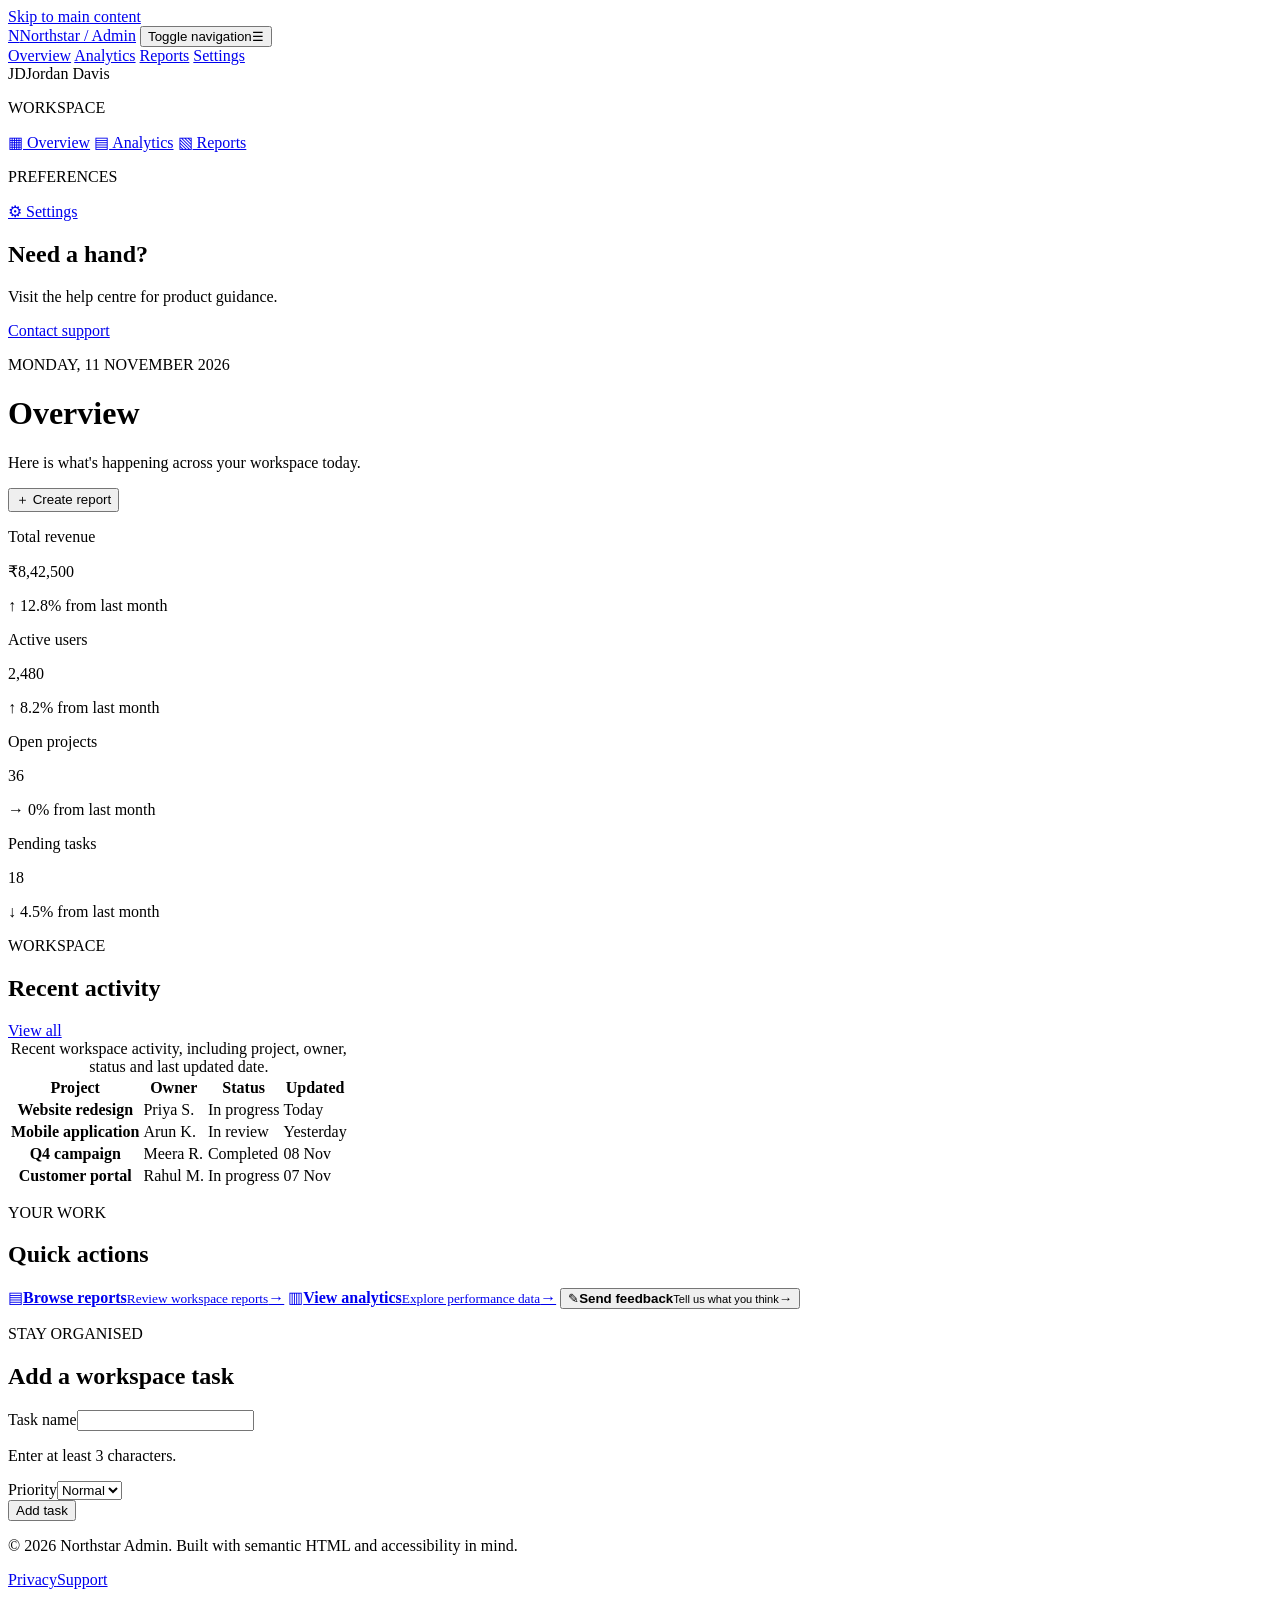
==== index.html @ ca61f592 "Add files via upload" ====
<!doctype html>
<html lang="en">
<head>
  <meta charset="utf-8">
  <meta name="viewport" content="width=device-width, initial-scale=1">
  <meta name="description" content="Accessible enterprise dashboard overview.">
  <title>Overview | Northstar Admin</title>
  <link rel="stylesheet" href="css/styles.css">
  <script src="js/app.js" defer></script>
</head>
<body>
  <a class="skip-link" href="#main-content">Skip to main content</a>
  <header class="site-header">
    <a class="brand" href="index.html" aria-label="Northstar Admin home"><span class="brand-mark" aria-hidden="true">N</span><span>Northstar<span class="brand-muted"> / Admin</span></span></a>
    <button class="menu-toggle" type="button" aria-expanded="false" aria-controls="primary-nav"><span class="visually-hidden">Toggle navigation</span><span aria-hidden="true">☰</span></button>
    <nav class="top-nav" id="primary-nav" aria-label="Main navigation">
      <a href="index.html" aria-current="page">Overview</a>
      <a href="analytics.html">Analytics</a>
      <a href="reports.html">Reports</a>
      <a href="settings.html">Settings</a>
    </nav>
    <div class="header-user"><span class="avatar" aria-hidden="true">JD</span><span>Jordan Davis</span></div>
  </header>

  <div class="app-shell">
    <aside class="sidebar" aria-label="Workspace navigation">
      <p class="sidebar-label">WORKSPACE</p>
      <nav aria-label="Workspace">
        <a class="side-link active" href="index.html" aria-current="page"><span aria-hidden="true">▦</span> Overview</a>
        <a class="side-link" href="analytics.html"><span aria-hidden="true">▤</span> Analytics</a>
        <a class="side-link" href="reports.html"><span aria-hidden="true">▧</span> Reports</a>
      </nav>
      <p class="sidebar-label">PREFERENCES</p>
      <nav aria-label="Preferences">
        <a class="side-link" href="settings.html"><span aria-hidden="true">⚙</span> Settings</a>
      </nav>
      <section class="help-card" aria-labelledby="help-title">
        <h2 id="help-title">Need a hand?</h2>
        <p>Visit the help centre for product guidance.</p>
        <a href="mailto:support@example.com">Contact support</a>
      </section>
    </aside>

    <main id="main-content" class="main-content">
      <div class="page-heading">
        <div><p class="eyebrow">MONDAY, 11 NOVEMBER 2026</p><h1>Overview</h1><p class="intro">Here is what's happening across your workspace today.</p></div>
        <button class="button button-primary" type="button" data-open-dialog="new-report-dialog">＋ Create report</button>
      </div>

      <section class="metric-grid" aria-label="Key performance indicators">
        <article class="metric-card"><p class="metric-label">Total revenue</p><p class="metric-value">₹8,42,500</p><p class="metric-change positive">↑ 12.8% <span>from last month</span></p></article>
        <article class="metric-card"><p class="metric-label">Active users</p><p class="metric-value">2,480</p><p class="metric-change positive">↑ 8.2% <span>from last month</span></p></article>
        <article class="metric-card"><p class="metric-label">Open projects</p><p class="metric-value">36</p><p class="metric-change neutral">→ 0% <span>from last month</span></p></article>
        <article class="metric-card"><p class="metric-label">Pending tasks</p><p class="metric-value">18</p><p class="metric-change negative">↓ 4.5% <span>from last month</span></p></article>
      </section>

      <div class="content-grid">
        <section class="panel" aria-labelledby="activity-title">
          <div class="panel-heading"><div><p class="eyebrow">WORKSPACE</p><h2 id="activity-title">Recent activity</h2></div><a class="text-link" href="reports.html">View all</a></div>
          <div class="table-wrap">
            <table>
              <caption class="visually-hidden">Recent workspace activity, including project, owner, status and last updated date.</caption>
              <thead><tr><th scope="col">Project</th><th scope="col">Owner</th><th scope="col">Status</th><th scope="col">Updated</th></tr></thead>
              <tbody>
                <tr><th scope="row">Website redesign</th><td>Priya S.</td><td><span class="status status-progress">In progress</span></td><td>Today</td></tr>
                <tr><th scope="row">Mobile application</th><td>Arun K.</td><td><span class="status status-review">In review</span></td><td>Yesterday</td></tr>
                <tr><th scope="row">Q4 campaign</th><td>Meera R.</td><td><span class="status status-done">Completed</span></td><td>08 Nov</td></tr>
                <tr><th scope="row">Customer portal</th><td>Rahul M.</td><td><span class="status status-progress">In progress</span></td><td>07 Nov</td></tr>
              </tbody>
            </table>
          </div>
        </section>

        <aside class="panel quick-panel" aria-labelledby="quick-title">
          <div class="panel-heading"><div><p class="eyebrow">YOUR WORK</p><h2 id="quick-title">Quick actions</h2></div></div>
          <a class="quick-action" href="reports.html"><span class="quick-icon" aria-hidden="true">▤</span><span><strong>Browse reports</strong><small>Review workspace reports</small></span><span aria-hidden="true">→</span></a>
          <a class="quick-action" href="analytics.html"><span class="quick-icon" aria-hidden="true">▥</span><span><strong>View analytics</strong><small>Explore performance data</small></span><span aria-hidden="true">→</span></a>
          <button class="quick-action quick-action-button" type="button" data-open-dialog="feedback-dialog"><span class="quick-icon" aria-hidden="true">✎</span><span><strong>Send feedback</strong><small>Tell us what you think</small></span><span aria-hidden="true">→</span></button>
        </aside>
      </div>

      <section class="panel form-panel" aria-labelledby="task-title">
        <div class="panel-heading"><div><p class="eyebrow">STAY ORGANISED</p><h2 id="task-title">Add a workspace task</h2></div></div>
        <form id="task-form" class="inline-form">
          <div class="field"><label for="task-name">Task name</label><input id="task-name" name="task-name" type="text" minlength="3" maxlength="80" required aria-describedby="task-hint"></div>
          <p id="task-hint" class="field-hint">Enter at least 3 characters.</p>
          <div class="field"><label for="task-priority">Priority</label><select id="task-priority" name="priority"><option value="normal">Normal</option><option value="high">High</option><option value="low">Low</option></select></div>
          <button class="button button-primary" type="submit">Add task</button>
        </form>
        <p id="task-message" class="form-message" role="status" aria-live="polite"></p>
      </section>
    </main>
  </div>

  <footer class="site-footer"><p>© 2026 Northstar Admin. Built with semantic HTML and accessibility in mind.</p><nav aria-label="Footer navigation"><a href="settings.html">Privacy</a><a href="mailto:support@example.com">Support</a></nav></footer>

  <dialog class="modal" id="new-report-dialog" aria-labelledby="new-report-title" aria-describedby="new-report-description">
    <form method="dialog" class="modal-content"><button class="modal-close" aria-label="Close dialog">×</button><p class="eyebrow">NEW ITEM</p><h2 id="new-report-title">Create a report</h2><p id="new-report-description">This demo dialog shows the accessible modal pattern. A report can be configured from the Reports page.</p><div class="modal-actions"><button class="button button-secondary" value="cancel">Cancel</button><a class="button button-primary" href="reports.html">Go to reports</a></div></form>
  </dialog>
  <dialog class="modal" id="feedback-dialog" aria-labelledby="feedback-title">
    <form method="dialog" class="modal-content"><button class="modal-close" aria-label="Close dialog">×</button><p class="eyebrow">YOUR VOICE</p><h2 id="feedback-title">Send feedback</h2><p>Thanks for helping us improve Northstar Admin.</p><div class="field"><label for="feedback-text">Your feedback</label><textarea id="feedback-text" rows="4" required minlength="5"></textarea></div><div class="modal-actions"><button class="button button-secondary" value="cancel">Cancel</button><button class="button button-primary" value="submit">Submit feedback</button></div></form>
  </dialog>
</body>
</html>
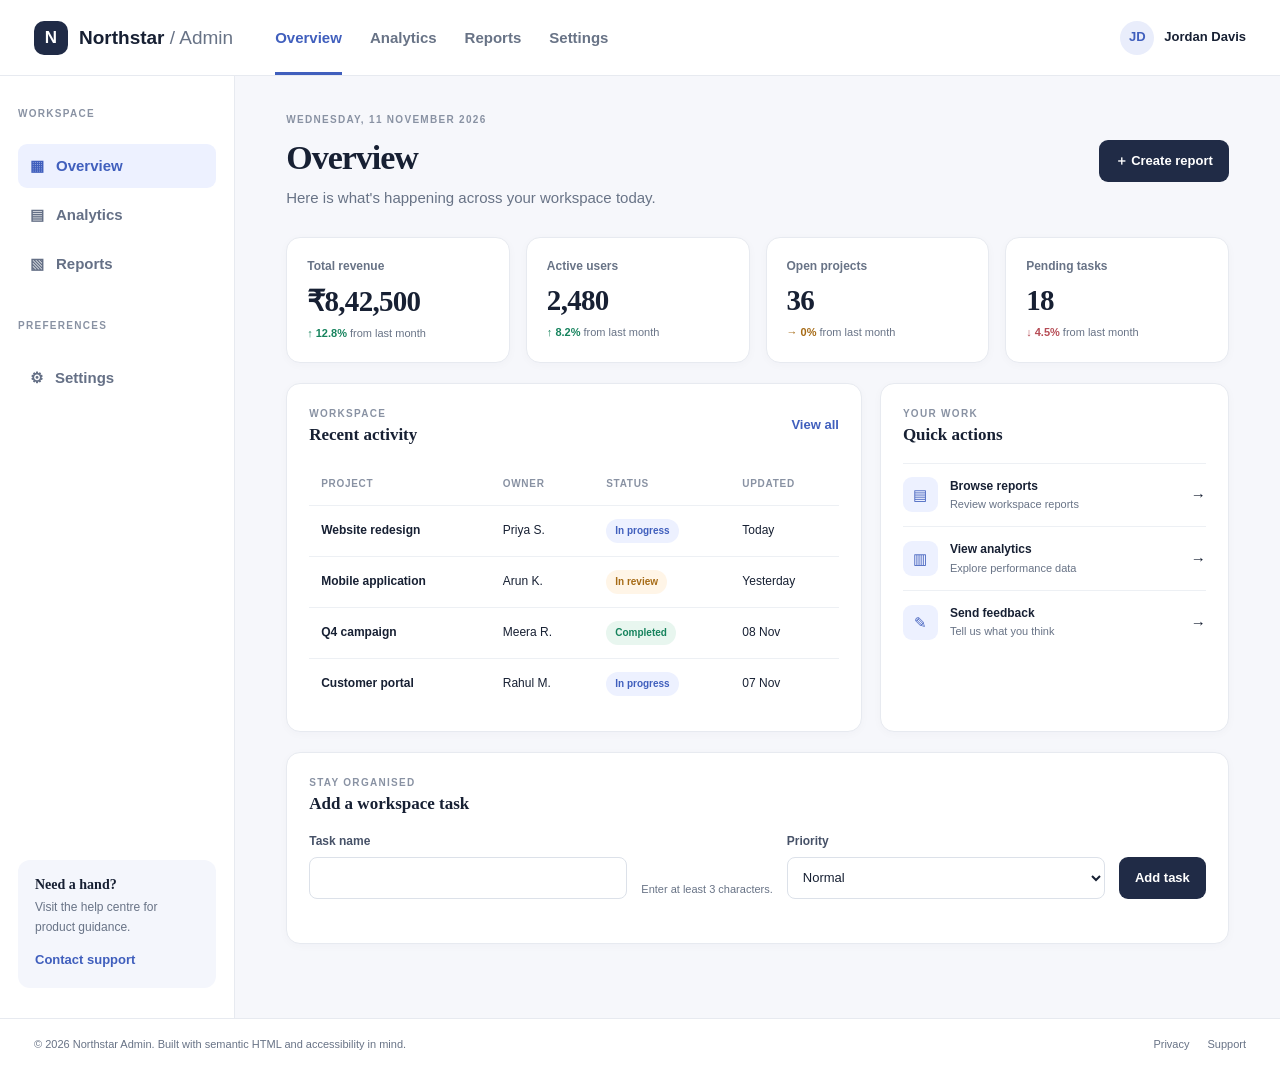
==== commit f3d3897b: "Correct dashboard date label" ====
--- a/index.html
+++ b/index.html
@@ -43,7 +43,7 @@
 
     <main id="main-content" class="main-content">
       <div class="page-heading">
-        <div><p class="eyebrow">MONDAY, 11 NOVEMBER 2026</p><h1>Overview</h1><p class="intro">Here is what's happening across your workspace today.</p></div>
+        <div><p class="eyebrow">WEDNESDAY, 11 NOVEMBER 2026</p><h1>Overview</h1><p class="intro">Here is what's happening across your workspace today.</p></div>
         <button class="button button-primary" type="button" data-open-dialog="new-report-dialog">＋ Create report</button>
       </div>
 
--- a/css/styles.css
+++ b/css/styles.css
@@ -0,0 +1,11 @@
+@import url('https://fonts.googleapis.com/css2?family=DM+Sans:wght@400;500;600;700&family=Manrope:wght@500;600;700;800&display=swap');
+:root{color-scheme:light;--ink:#172033;--muted:#687386;--line:#e7eaf0;--paper:#f6f7fb;--white:#fff;--navy:#202b46;--blue:#405fbd;--blue-soft:#edf1ff;--green:#16835d;--red:#b64c55;--amber:#a66b16;--radius:14px}
+*{box-sizing:border-box}html{scroll-behavior:smooth}body{margin:0;background:var(--paper);color:var(--ink);font:15px/1.6 'DM Sans',Arial,sans-serif}a{color:inherit}.skip-link{position:absolute;left:12px;top:-60px;background:#fff;padding:10px 14px;z-index:20;border:2px solid var(--blue);border-radius:8px}.skip-link:focus{top:12px}.visually-hidden{position:absolute;width:1px;height:1px;padding:0;margin:-1px;overflow:hidden;clip:rect(0,0,0,0);white-space:nowrap;border:0}
+:focus-visible{outline:3px solid #e5a93c;outline-offset:3px}.site-header{height:76px;background:var(--white);border-bottom:1px solid var(--line);display:flex;align-items:center;padding:0 34px;gap:42px;position:sticky;top:0;z-index:5}.brand{display:flex;align-items:center;gap:11px;text-decoration:none;font:800 19px Manrope,sans-serif;white-space:nowrap}.brand-mark{display:grid;place-items:center;width:34px;height:34px;background:var(--navy);color:white;border-radius:10px;font-size:17px}.brand-muted{font-weight:500;color:var(--muted)}.top-nav{display:flex;gap:28px;height:100%;align-items:center}.top-nav a{text-decoration:none;color:var(--muted);font-weight:600;height:100%;display:flex;align-items:center;border-bottom:3px solid transparent;padding-top:3px}.top-nav a[aria-current=page]{color:var(--blue);border-color:var(--blue)}.header-user{margin-left:auto;display:flex;align-items:center;gap:10px;font-weight:600;font-size:13px}.avatar{display:grid;place-items:center;background:#e9edfb;color:var(--blue);width:34px;height:34px;border-radius:50%;font-weight:700}.menu-toggle{display:none}
+.app-shell{display:grid;grid-template-columns:235px minmax(0,1fr);min-height:calc(100vh - 132px)}.sidebar{background:var(--white);border-right:1px solid var(--line);padding:30px 18px;display:flex;flex-direction:column;gap:12px}.sidebar-label,.eyebrow{font-size:10px;letter-spacing:1.3px;font-weight:700;color:#8992a3;margin:0 0 10px}.sidebar nav{display:grid;gap:5px;margin-bottom:20px}.side-link{display:flex;align-items:center;gap:12px;padding:10px 12px;border-radius:9px;text-decoration:none;color:#657086;font-weight:600}.side-link.active,.side-link:hover{background:var(--blue-soft);color:var(--blue)}.help-card{margin-top:auto;padding:17px;background:#f4f6fc;border-radius:12px}.help-card h2{font:700 14px Manrope;margin:0 0 5px}.help-card p{font-size:12px;color:var(--muted);margin:0 0 10px}.help-card a,.text-link{color:var(--blue);font-size:13px;font-weight:700;text-decoration:none}
+.main-content{padding:36px clamp(22px,4vw,58px) 54px;max-width:1500px;width:100%;margin:0 auto}.page-heading{display:flex;align-items:center;justify-content:space-between;gap:20px;margin-bottom:27px}.page-heading h1{font:800 clamp(27px,3vw,34px)/1.2 Manrope;margin:0 0 7px;letter-spacing:-1px}.intro{color:var(--muted);margin:0}.button{display:inline-flex;align-items:center;justify-content:center;border:0;border-radius:9px;padding:11px 16px;font:700 13px 'DM Sans',sans-serif;text-decoration:none;cursor:pointer;min-height:42px}.button-primary{background:var(--navy);color:white}.button-primary:hover{background:#344466}.button-secondary{background:#eef0f5;color:var(--ink)}
+.metric-grid{display:grid;grid-template-columns:repeat(4,minmax(0,1fr));gap:16px;margin-bottom:20px}.metric-card,.panel{background:var(--white);border:1px solid var(--line);border-radius:var(--radius);box-shadow:0 2px 10px #1c2a4607}.metric-card{padding:19px 20px}.metric-label{font-size:12px;color:var(--muted);font-weight:600;margin:0 0 8px}.metric-value{font:800 clamp(22px,2.3vw,29px) Manrope;margin:0 0 7px;letter-spacing:-.7px}.metric-change{font-size:11px;font-weight:700;margin:0}.metric-change span{font-weight:400;color:var(--muted)}.positive{color:var(--green)}.negative{color:var(--red)}.neutral{color:var(--amber)}.content-grid{display:grid;grid-template-columns:minmax(0,1.65fr) minmax(260px,1fr);gap:18px;margin-bottom:20px}.panel{padding:22px;margin-bottom:20px}.content-grid .panel{margin:0}.panel-heading{display:flex;justify-content:space-between;align-items:center;gap:16px;margin-bottom:18px}.panel-heading h2,.panel h2,.accessibility-note h2{font:700 17px Manrope;margin:0}.panel-heading .eyebrow{margin-bottom:3px}.table-wrap{width:100%;overflow-x:auto}table{width:100%;border-collapse:collapse;text-align:left;white-space:nowrap;font-size:12px}caption{text-align:left}th,td{padding:13px 12px;border-bottom:1px solid #edf0f4}thead th{color:#8992a3;font-size:10px;text-transform:uppercase;letter-spacing:.7px;font-weight:700}tbody th{font-weight:700}tbody tr:last-child th,tbody tr:last-child td{border-bottom:0}.status{display:inline-flex;padding:4px 9px;border-radius:20px;font-size:10px;font-weight:700}.status-progress{background:#edf1ff;color:#405fbd}.status-review{background:#fff5e7;color:#a66b16}.status-done{background:#e8f6ef;color:#16835d}.quick-panel{display:flex;flex-direction:column}.quick-action{display:flex;align-items:center;gap:12px;padding:13px 0;text-decoration:none;border-top:1px solid #edf0f4;color:var(--ink);text-align:left}.quick-action>span:nth-child(2){display:grid;flex:1}.quick-action strong{font-size:12px}.quick-action small{font-size:11px;color:var(--muted)}.quick-icon{display:grid;place-items:center;width:35px;height:35px;border-radius:9px;background:var(--blue-soft);color:var(--blue)}.quick-action-button{background:transparent;border-left:0;border-right:0;border-bottom:0;width:100%;font:inherit;cursor:pointer}.form-panel{margin-top:20px}.inline-form{display:flex;align-items:end;gap:14px;flex-wrap:wrap}.field{display:grid;gap:6px;min-width:180px;flex:1}.field label,.select-label,.search-label{font-size:12px;font-weight:700;color:#475268}.field input,.field select,.field textarea,.select-label select,.search-label input{width:100%;min-height:42px;border:1px solid #dce1e9;border-radius:8px;background:#fff;padding:9px 11px;color:var(--ink);font:13px 'DM Sans',sans-serif}.field-hint{font-size:11px;color:var(--muted);margin:0}.form-message{font-size:12px;color:var(--green);margin:10px 0 0;min-height:1em}.select-label,.search-label{display:grid;gap:5px;min-width:155px}.search-label{min-width:210px}.bar-list{display:grid;gap:19px}.bar-row{display:grid;grid-template-columns:120px 1fr 38px;align-items:center;gap:12px;font-size:12px}.bar-row strong{text-align:right}.bar-track{height:9px;border-radius:10px;background:#edf0f6;overflow:hidden}.bar-track span{display:block;height:100%;background:#647dd0;border-radius:10px}.insight-card{background:#f9faff}.insight-card h2{margin-bottom:10px}.insight-card p:not(.eyebrow),.note-panel p,.accessibility-note p{font-size:13px;color:var(--muted)}.insight-card .text-link{display:inline-block;margin-top:12px}.settings-panel{max-width:850px}.form-grid{display:grid;grid-template-columns:1fr 1fr;gap:17px}.preferences{border:1px solid var(--line);border-radius:10px;padding:16px;margin:22px 0}.preferences legend{font-weight:700;font-size:13px;padding:0 7px}.check-row{display:flex;align-items:center;gap:10px;margin:10px 0;font-size:13px}.check-row input{width:16px;height:16px;accent-color:var(--blue)}.accessibility-note{padding:20px 22px;border-left:3px solid var(--blue);background:#eef2ff;border-radius:0 10px 10px 0;max-width:850px}.accessibility-note p{margin-bottom:0}.site-footer{display:flex;justify-content:space-between;gap:18px;padding:17px 34px;background:white;border-top:1px solid var(--line);font-size:11px;color:var(--muted)}.site-footer p{margin:0}.site-footer nav{display:flex;gap:18px}.site-footer a{text-decoration:none}.modal{border:0;border-radius:16px;padding:0;width:min(480px,calc(100% - 32px));box-shadow:0 20px 70px #11182744}.modal::backdrop{background:#11182780}.modal-content{padding:28px;position:relative}.modal-content h2{font:800 22px Manrope;margin:0 0 10px}.modal-content p:not(.eyebrow){font-size:13px;color:var(--muted)}.modal-close{position:absolute;right:16px;top:12px;border:0;background:transparent;font-size:26px;cursor:pointer;color:var(--muted)}.modal-actions{display:flex;justify-content:flex-end;gap:10px;margin-top:20px}
+@media(max-width:1000px){.metric-grid{grid-template-columns:repeat(2,minmax(0,1fr))}.site-header{gap:22px;padding:0 22px}.top-nav{gap:17px}.app-shell{grid-template-columns:205px minmax(0,1fr)}}
+@media(max-width:760px){.site-header{height:auto;min-height:68px;flex-wrap:wrap;padding:14px 18px;gap:14px}.menu-toggle{display:block;margin-left:auto;border:1px solid var(--line);background:white;border-radius:8px;padding:7px 11px;font-size:18px}.top-nav{display:none;order:4;width:100%;height:auto;flex-direction:column;align-items:stretch;gap:0}.top-nav.is-open{display:flex}.top-nav a{height:auto;padding:10px;border-bottom:0}.top-nav a[aria-current=page]{background:var(--blue-soft);border-radius:8px}.header-user{margin-left:0}.app-shell{display:block}.sidebar{display:none}.main-content{padding:28px 18px 40px}.content-grid{grid-template-columns:1fr}.page-heading{align-items:flex-start;flex-direction:column}.site-footer{padding:16px 18px;flex-direction:column}.form-grid{grid-template-columns:1fr}}
+@media(max-width:440px){.metric-grid{grid-template-columns:1fr 1fr;gap:10px}.metric-card{padding:14px}.metric-value{font-size:21px}.header-user span:last-child{display:none}.panel{padding:16px}.bar-row{grid-template-columns:92px 1fr 34px;gap:8px}.inline-form{align-items:stretch;flex-direction:column}.inline-form .button{width:100%}}
+@media(prefers-reduced-motion:reduce){html{scroll-behavior:auto}*,*::before,*::after{animation-duration:.01ms!important;animation-iteration-count:1!important;transition-duration:.01ms!important}}
